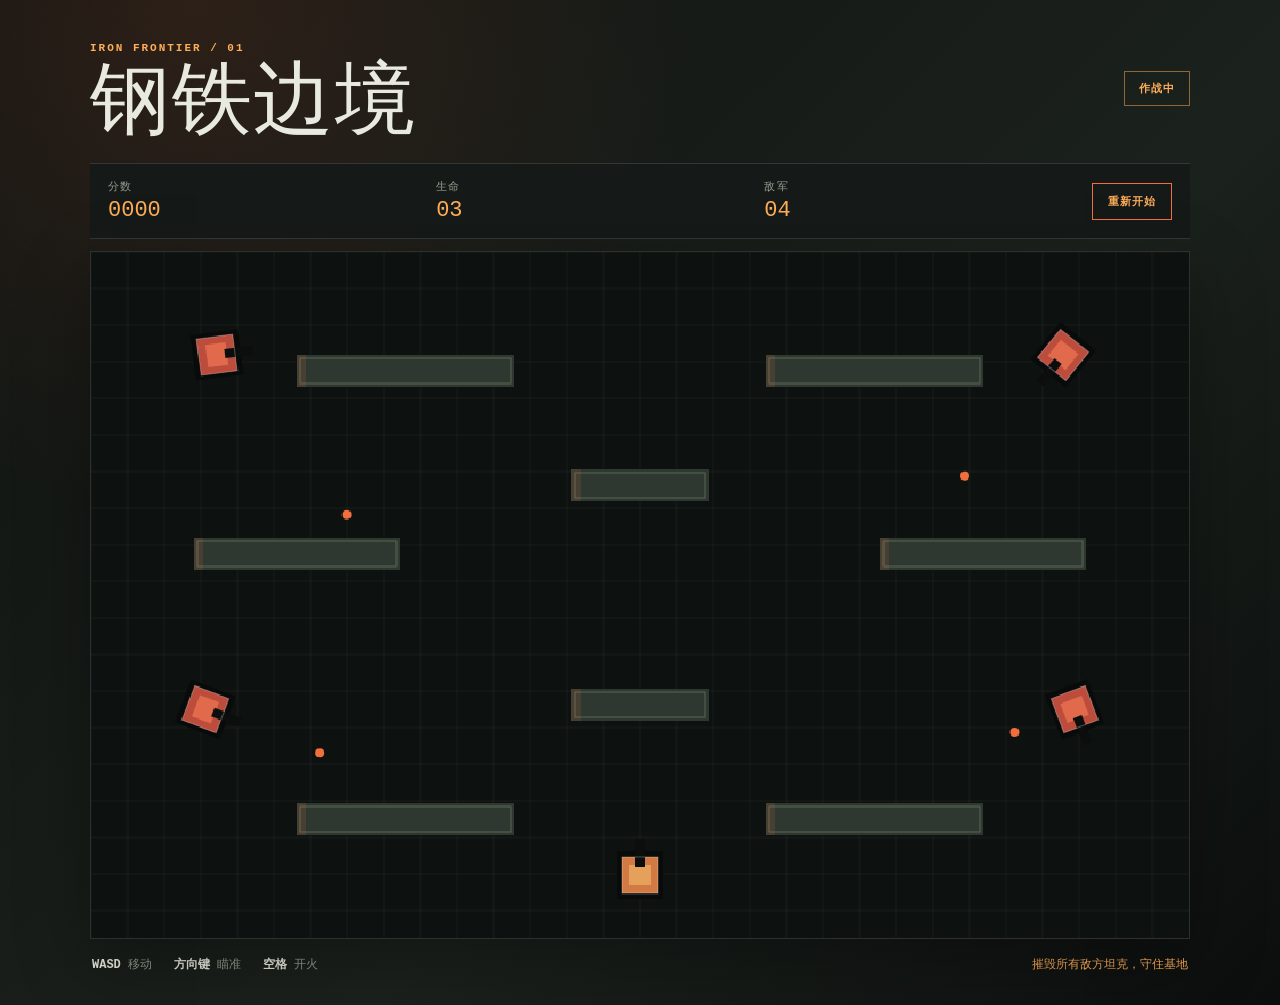
==== tank-battle/index.html @ d3a9a93f "Build playable HTML tank battle game" ====
<!doctype html>
<html lang="zh-CN">
<head>
	<meta charset="UTF-8">
	<meta name="viewport" content="width=device-width, initial-scale=1.0">
	<title>钢铁边境 | 坦克大战</title>
	<link rel="stylesheet" href="style.css">
</head>
<body>
	<main class="game-shell">
		<header class="topbar">
			<div><p class="eyebrow">IRON FRONTIER / 01</p><h1>钢铁边境</h1></div>
			<div class="mission-state" id="missionState">作战中</div>
		</header>
		<section class="hud" aria-label="游戏状态">
			<div class="stat"><span>分数</span><strong id="score">0000</strong></div>
			<div class="stat"><span>生命</span><strong id="lives">03</strong></div>
			<div class="stat"><span>敌军</span><strong id="enemies">04</strong></div>
			<button class="restart-button" id="restartButton" type="button">重新开始</button>
		</section>
		<section class="battlefield-wrap">
			<canvas id="battlefield" width="960" height="600" aria-label="坦克大战游戏区域"></canvas>
			<div class="overlay" id="overlay" hidden>
				<p class="eyebrow">MISSION REPORT</p><h2 id="overlayTitle">任务完成</h2>
				<p id="overlayCopy">边境暂时安全。</p><button class="primary-button" id="overlayButton" type="button">再次出击</button>
			</div>
		</section>
		<footer class="controls"><span><b>WASD</b> 移动</span><span><b>方向键</b> 瞄准</span><span><b>空格</b> 开火</span><span class="tip">摧毁所有敌方坦克，守住基地</span></footer>
	</main>
	<script src="game.js"></script>
</body>
</html>
---- tank-battle/style.css ----
:root { color-scheme: dark; --ink: #e8eadf; --muted: #929a8c; --line: rgba(232,234,223,.14); --orange: #f26f3d; --orange-light: #ffad58; --panel: #151a18; --field: #0d1211; }
* { box-sizing: border-box; }
body { min-width: 320px; margin: 0; color: var(--ink); background: #101311; background-image: radial-gradient(circle at 15% 0%, rgba(242,111,61,.12), transparent 32rem), linear-gradient(135deg,#101311,#1b211d 60%,#0b0e0d); font-family: Georgia, "Times New Roman", serif; }
button { font: inherit; }
.game-shell { width: min(1100px,calc(100% - 32px)); margin: 0 auto; padding: 42px 0 32px; }
.topbar, .hud, .controls { display: flex; align-items: center; justify-content: space-between; }
.topbar { margin-bottom: 28px; }
.eyebrow { margin: 0 0 8px; color: var(--orange-light); font: 700 11px/1.2 monospace; letter-spacing: .18em; }
h1, h2, p { margin-top: 0; } h1 { margin-bottom: 0; font-size: clamp(2.4rem,7vw,5rem); font-weight: 400; line-height: .9; letter-spacing: .02em; }
.mission-state { padding: 9px 14px; border: 1px solid rgba(255,173,88,.5); color: var(--orange-light); font: 700 11px monospace; letter-spacing: .08em; }
.hud { gap: 16px; margin-bottom: 12px; padding: 15px 18px; background: var(--panel); border-top: 1px solid var(--line); border-bottom: 1px solid var(--line); }
.stat { display: grid; gap: 4px; min-width: 90px; } .stat span { color: var(--muted); font: 11px monospace; letter-spacing: .12em; text-transform: uppercase; } .stat strong { color: var(--orange-light); font: 22px monospace; }
.restart-button, .primary-button { border: 1px solid var(--orange); color: var(--orange-light); background: transparent; cursor: pointer; transition: background 160ms,color 160ms; }
.restart-button { padding: 10px 15px; font: 700 11px monospace; letter-spacing: .08em; } .restart-button:hover, .primary-button:hover { color: #171a16; background: var(--orange-light); }
.battlefield-wrap { position: relative; overflow: hidden; border: 1px solid var(--line); background: var(--field); box-shadow: 0 24px 70px rgba(0,0,0,.32); }
canvas { display: block; width: 100%; height: auto; aspect-ratio: 8 / 5; image-rendering: pixelated; }
.overlay { position: absolute; inset: 0; display: grid; place-content: center; justify-items: center; padding: 24px; text-align: center; background: rgba(9,13,11,.86); } .overlay[hidden] { display: none; } .overlay h2 { margin-bottom: 8px; font-size: clamp(2rem,6vw,4rem); font-weight: 400; } .overlay p:not(.eyebrow) { color: var(--muted); }
.primary-button { margin-top: 12px; padding: 13px 22px; font: 700 12px monospace; letter-spacing: .08em; }
.controls { flex-wrap: wrap; gap: 12px 22px; padding: 17px 2px 0; color: var(--muted); font: 12px monospace; } .controls b { color: var(--ink); font-weight: 700; } .tip { margin-left: auto; color: var(--orange-light); }
@media (max-width: 600px) { .game-shell { width: min(100% - 20px,1100px); padding-top: 25px; } .topbar { margin-bottom: 20px; } .hud { gap: 10px; padding: 12px; } .stat { min-width: 0; } .stat strong { font-size: 18px; } .restart-button { padding: 9px 10px; } .controls { display: grid; grid-template-columns: 1fr 1fr; } .tip { grid-column: 1 / -1; margin-left: 0; } }
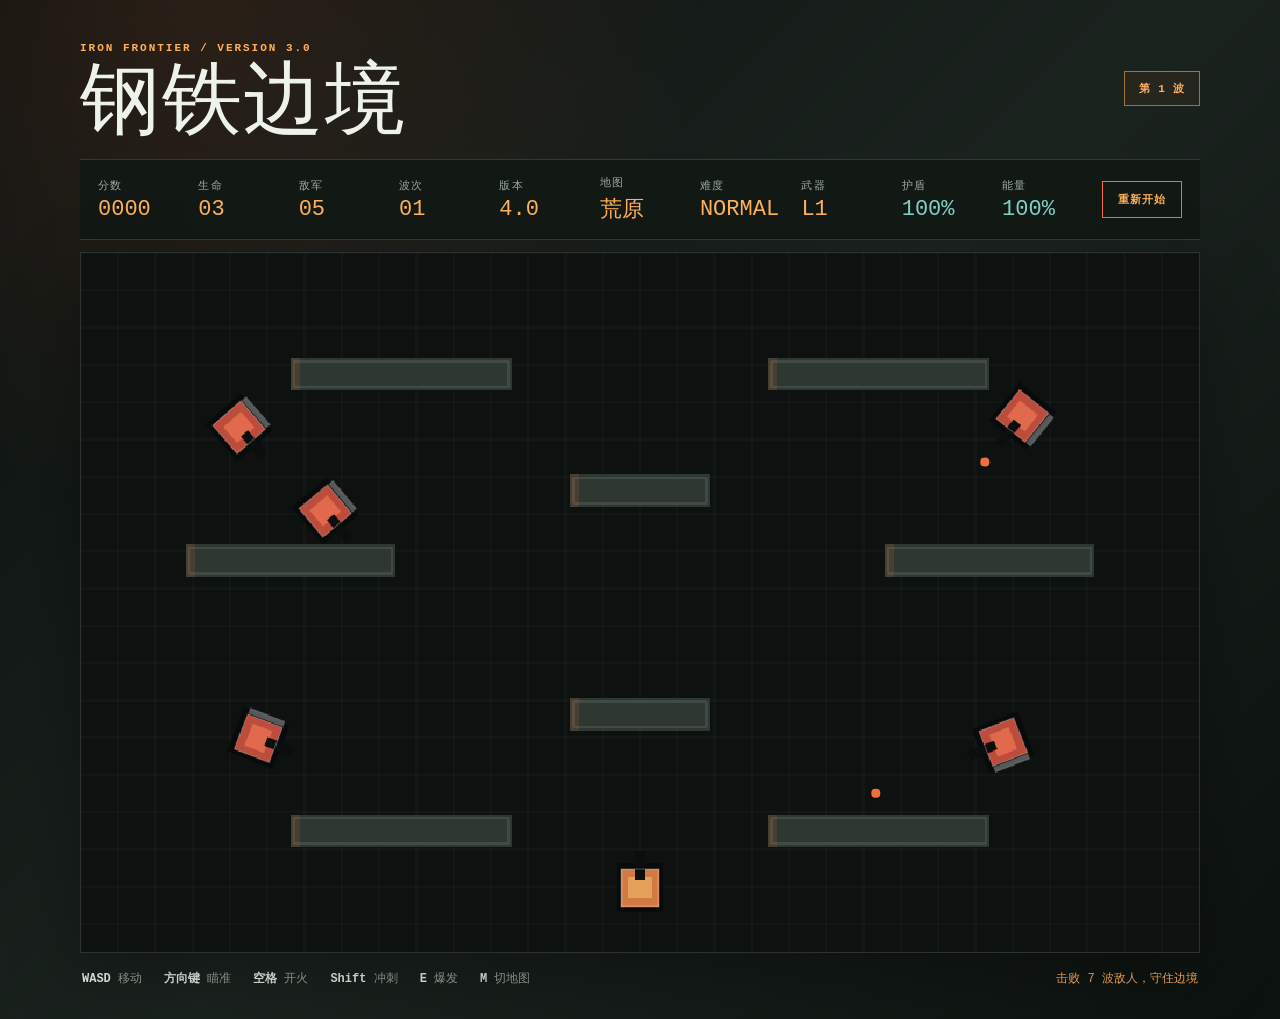
==== commit 7f73512e: "Update tank battle game" ====
--- a/tank-battle/index.html
+++ b/tank-battle/index.html
@@ -3,19 +3,26 @@
 <head>
 	<meta charset="UTF-8">
 	<meta name="viewport" content="width=device-width, initial-scale=1.0">
-	<title>钢铁边境 | 坦克大战</title>
+	<title>钢铁边境 | 坦克大战 v2</title>
 	<link rel="stylesheet" href="style.css">
 </head>
 <body>
 	<main class="game-shell">
 		<header class="topbar">
-			<div><p class="eyebrow">IRON FRONTIER / 01</p><h1>钢铁边境</h1></div>
+			<div><p class="eyebrow">IRON FRONTIER / VERSION 3.0</p><h1>钢铁边境</h1></div>
 			<div class="mission-state" id="missionState">作战中</div>
 		</header>
 		<section class="hud" aria-label="游戏状态">
 			<div class="stat"><span>分数</span><strong id="score">0000</strong></div>
 			<div class="stat"><span>生命</span><strong id="lives">03</strong></div>
-			<div class="stat"><span>敌军</span><strong id="enemies">04</strong></div>
+			<div class="stat"><span>敌军</span><strong id="enemies">00</strong></div>
+			<div class="stat"><span>波次</span><strong id="wave">01</strong></div>
+			<div class="stat"><span>版本</span><strong id="version">4.0</strong></div>
+			<div class="stat"><span>地图</span><strong id="mapName">荒原</strong></div>
+			<div class="stat"><span>难度</span><strong id="difficulty">NORMAL</strong></div>
+			<div class="stat"><span>武器</span><strong id="weapon">L1</strong></div>
+			<div class="stat"><span>护盾</span><strong id="shield">100%</strong></div>
+			<div class="stat"><span>能量</span><strong id="charge">100%</strong></div>
 			<button class="restart-button" id="restartButton" type="button">重新开始</button>
 		</section>
 		<section class="battlefield-wrap">
@@ -25,7 +32,7 @@
 				<p id="overlayCopy">边境暂时安全。</p><button class="primary-button" id="overlayButton" type="button">再次出击</button>
 			</div>
 		</section>
-		<footer class="controls"><span><b>WASD</b> 移动</span><span><b>方向键</b> 瞄准</span><span><b>空格</b> 开火</span><span class="tip">摧毁所有敌方坦克，守住基地</span></footer>
+		<footer class="controls"><span><b>WASD</b> 移动</span><span><b>方向键</b> 瞄准</span><span><b>空格</b> 开火</span><span><b>Shift</b> 冲刺</span><span><b>E</b> 爆发</span><span><b>M</b> 切地图</span><span class="tip">击败 7 波敌人，守住边境</span></footer>
 	</main>
 	<script src="game.js"></script>
 </body>
--- a/tank-battle/style.css
+++ b/tank-battle/style.css
@@ -1,20 +1,30 @@
-:root { color-scheme: dark; --ink: #e8eadf; --muted: #929a8c; --line: rgba(232,234,223,.14); --orange: #f26f3d; --orange-light: #ffad58; --panel: #151a18; --field: #0d1211; }
+:root { color-scheme: dark; --ink: #edf2eb; --muted: #9aaa9c; --line: rgba(237,242,235,.15); --orange: #f26f3d; --orange-light: #ffb15a; --teal: #81d2c3; --panel: #121914; --field: #0b100f; }
 * { box-sizing: border-box; }
-body { min-width: 320px; margin: 0; color: var(--ink); background: #101311; background-image: radial-gradient(circle at 15% 0%, rgba(242,111,61,.12), transparent 32rem), linear-gradient(135deg,#101311,#1b211d 60%,#0b0e0d); font-family: Georgia, "Times New Roman", serif; }
+body { min-width: 320px; margin: 0; color: var(--ink); background: #0c110f; background-image: radial-gradient(circle at 15% 0%, rgba(242,111,61,.12), transparent 32rem), linear-gradient(135deg,#0c110f,#1b231f 52%,#0c120f); font-family: Georgia, "Times New Roman", serif; }
 button { font: inherit; }
-.game-shell { width: min(1100px,calc(100% - 32px)); margin: 0 auto; padding: 42px 0 32px; }
+.game-shell { width: min(1120px,calc(100% - 32px)); margin: 0 auto; padding: 42px 0 32px; }
 .topbar, .hud, .controls { display: flex; align-items: center; justify-content: space-between; }
-.topbar { margin-bottom: 28px; }
+.topbar { margin-bottom: 24px; }
 .eyebrow { margin: 0 0 8px; color: var(--orange-light); font: 700 11px/1.2 monospace; letter-spacing: .18em; }
-h1, h2, p { margin-top: 0; } h1 { margin-bottom: 0; font-size: clamp(2.4rem,7vw,5rem); font-weight: 400; line-height: .9; letter-spacing: .02em; }
-.mission-state { padding: 9px 14px; border: 1px solid rgba(255,173,88,.5); color: var(--orange-light); font: 700 11px monospace; letter-spacing: .08em; }
-.hud { gap: 16px; margin-bottom: 12px; padding: 15px 18px; background: var(--panel); border-top: 1px solid var(--line); border-bottom: 1px solid var(--line); }
-.stat { display: grid; gap: 4px; min-width: 90px; } .stat span { color: var(--muted); font: 11px monospace; letter-spacing: .12em; text-transform: uppercase; } .stat strong { color: var(--orange-light); font: 22px monospace; }
-.restart-button, .primary-button { border: 1px solid var(--orange); color: var(--orange-light); background: transparent; cursor: pointer; transition: background 160ms,color 160ms; }
-.restart-button { padding: 10px 15px; font: 700 11px monospace; letter-spacing: .08em; } .restart-button:hover, .primary-button:hover { color: #171a16; background: var(--orange-light); }
+h1, h2, p { margin-top: 0; }
+h1 { margin-bottom: 0; font-size: clamp(2.4rem,7vw,5rem); font-weight: 400; line-height: .9; letter-spacing: .02em; }
+.mission-state { padding: 9px 14px; border: 1px solid rgba(255,177,90,.55); color: var(--orange-light); background: rgba(242,111,61,.05); font: 700 11px monospace; letter-spacing: .08em; }
+.hud { gap: 14px; margin-bottom: 12px; padding: 15px 18px; background: rgba(18,25,20,.96); border-top: 1px solid var(--line); border-bottom: 1px solid var(--line); }
+.stat { display: grid; gap: 4px; min-width: 78px; }
+.stat span { color: var(--muted); font: 11px monospace; letter-spacing: .12em; text-transform: uppercase; }
+.stat strong { color: var(--orange-light); font: 22px monospace; }
+#shield, #charge { color: var(--teal); }
+.restart-button, .primary-button { border: 1px solid var(--orange); color: var(--orange-light); background: transparent; cursor: pointer; transition: background 160ms,color 160ms, transform 160ms; }
+.restart-button { padding: 10px 15px; font: 700 11px monospace; letter-spacing: .08em; }
+.restart-button:hover, .primary-button:hover { color: #171a16; background: var(--orange-light); transform: translateY(-1px); }
 .battlefield-wrap { position: relative; overflow: hidden; border: 1px solid var(--line); background: var(--field); box-shadow: 0 24px 70px rgba(0,0,0,.32); }
 canvas { display: block; width: 100%; height: auto; aspect-ratio: 8 / 5; image-rendering: pixelated; }
-.overlay { position: absolute; inset: 0; display: grid; place-content: center; justify-items: center; padding: 24px; text-align: center; background: rgba(9,13,11,.86); } .overlay[hidden] { display: none; } .overlay h2 { margin-bottom: 8px; font-size: clamp(2rem,6vw,4rem); font-weight: 400; } .overlay p:not(.eyebrow) { color: var(--muted); }
+.overlay { position: absolute; inset: 0; display: grid; place-content: center; justify-items: center; padding: 24px; text-align: center; background: rgba(9,13,11,.86); }
+.overlay[hidden] { display: none; }
+.overlay h2 { margin-bottom: 8px; font-size: clamp(2rem,6vw,4rem); font-weight: 400; }
+.overlay p:not(.eyebrow) { color: var(--muted); }
 .primary-button { margin-top: 12px; padding: 13px 22px; font: 700 12px monospace; letter-spacing: .08em; }
-.controls { flex-wrap: wrap; gap: 12px 22px; padding: 17px 2px 0; color: var(--muted); font: 12px monospace; } .controls b { color: var(--ink); font-weight: 700; } .tip { margin-left: auto; color: var(--orange-light); }
-@media (max-width: 600px) { .game-shell { width: min(100% - 20px,1100px); padding-top: 25px; } .topbar { margin-bottom: 20px; } .hud { gap: 10px; padding: 12px; } .stat { min-width: 0; } .stat strong { font-size: 18px; } .restart-button { padding: 9px 10px; } .controls { display: grid; grid-template-columns: 1fr 1fr; } .tip { grid-column: 1 / -1; margin-left: 0; } }
+.controls { flex-wrap: wrap; gap: 12px 22px; padding: 17px 2px 0; color: var(--muted); font: 12px monospace; }
+.controls b { color: var(--ink); font-weight: 700; }
+.tip { margin-left: auto; color: var(--orange-light); }
+@media (max-width: 600px) { .game-shell { width: min(100% - 20px,1100px); padding-top: 25px; } .topbar { margin-bottom: 20px; } .hud { gap: 8px; padding: 12px; flex-wrap: wrap; } .stat { min-width: 64px; } .stat strong { font-size: 18px; } .restart-button { width: 100%; } .controls { display: grid; grid-template-columns: 1fr 1fr; } .tip { grid-column: 1 / -1; margin-left: 0; } }
